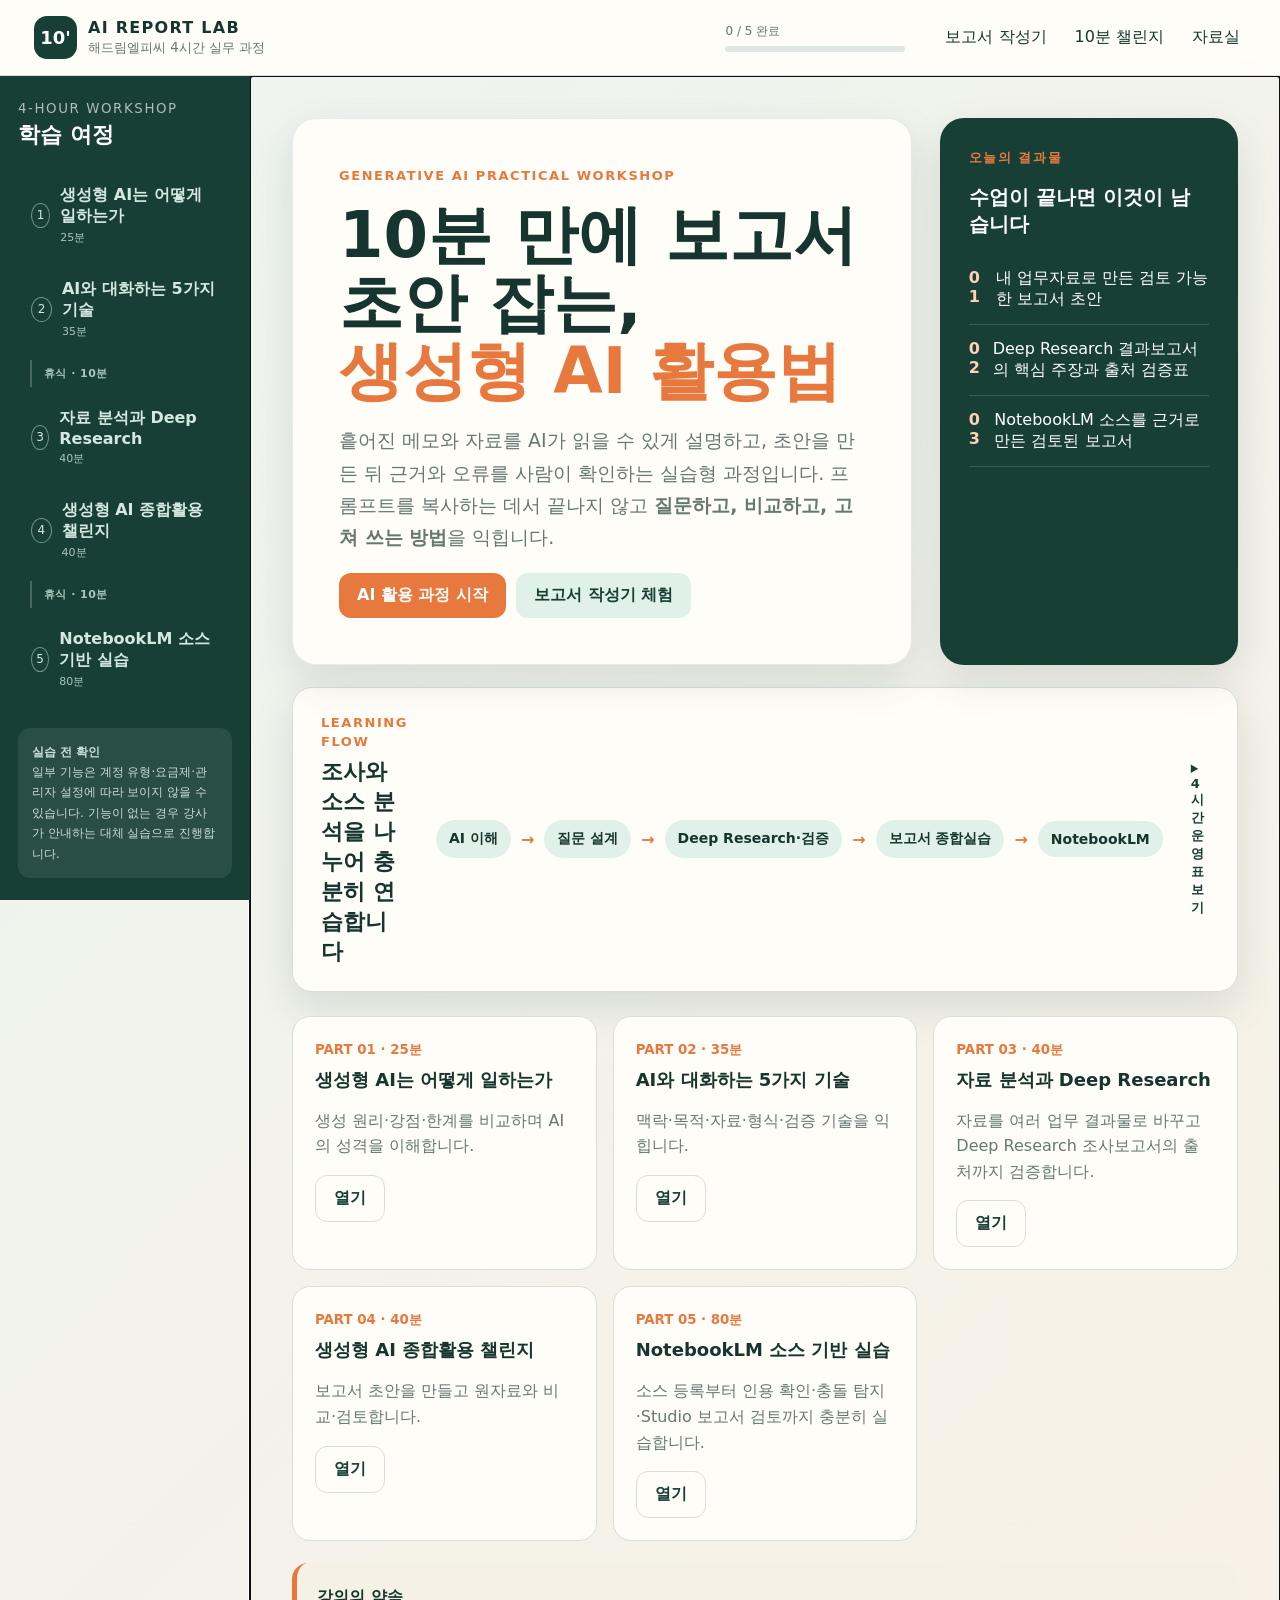
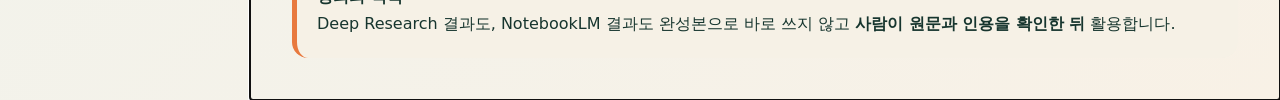
==== index.html @ b92f342d "Add concise prompt design explanation" ====
<!doctype html>
<html lang="ko">
<head>
  <meta charset="utf-8">
  <meta name="viewport" content="width=device-width, initial-scale=1">
  <meta name="description" content="해드림엘피씨 구성원을 위한 생성형 AI 보고서 작성 실습 웹앱">
  <meta name="theme-color" content="#173f35">
  <title>10분 만에 보고서 초안 잡는, 생성형 AI 활용법</title>
  <link rel="stylesheet" href="styles.css">
  <link rel="stylesheet" href="lesson2.css">
  <link rel="stylesheet" href="course.css">
</head>
<body>
  <a class="skip" href="#app">본문으로 바로가기</a>
  <header class="topbar">
    <button class="brand" data-route="home" aria-label="홈으로">
      <span class="brand-mark">10'</span>
      <span><b>AI REPORT LAB</b><small>해드림엘피씨 4시간 실무 과정</small></span>
    </button>
    <div class="progress-wrap">
      <span id="progress-label">0 / 5 완료</span>
      <div class="progress"><span id="progress-bar"></span></div>
    </div>
    <nav class="top-actions" aria-label="주요 메뉴">
      <button data-route="builder">보고서 작성기</button>
      <button data-route="challenge">10분 챌린지</button>
      <button data-route="library">자료실</button>
      <button id="menu-button" class="menu-button" aria-label="메뉴 열기">☰</button>
    </nav>
  </header>

  <aside class="sidebar" id="sidebar" aria-label="강의 차시">
    <div class="sidebar-head"><span><small>4-HOUR WORKSHOP</small><b>학습 여정</b></span><button id="menu-close" aria-label="메뉴 닫기">×</button></div>
    <nav id="side-nav"></nav>
    <div class="sidebar-note"><b>실습 전 확인</b><br>일부 기능은 계정 유형·요금제·관리자 설정에 따라 보이지 않을 수 있습니다. 기능이 없는 경우 강사가 안내하는 대체 실습으로 진행합니다.</div>
  </aside>

  <main id="app" tabindex="-1"></main>
  <div id="toast" class="toast" role="status" aria-live="polite">복사했습니다</div>
  <script src="app.js"></script>
  <script src="ai70.js?v=20261013-2145"></script>
</body>
</html>
---- styles.css ----
:root{--ink:#16352e;--deep:#173f35;--green:#2f705c;--mint:#dff1e9;--cream:#f6f1e6;--paper:#fffdf8;--orange:#e8793e;--line:#d6dfda;--muted:#667872;--shadow:0 16px 42px rgba(20,57,47,.12);font-family:Pretendard,"Noto Sans KR",system-ui,sans-serif;color:var(--ink);background:#edf2ef}
.top-actions{align-items:center}.top-actions a{padding:10px 12px;border-radius:10px;color:var(--ink);text-decoration:none;font-weight:700}.top-actions a:hover{background:var(--mint)}.top-actions .instructor-link{background:var(--deep);color:#fff}.top-actions .instructor-link:hover{background:var(--green)}
body{overflow-x:hidden}.hero>*,.builder>*,.compare>*{min-width:0;overflow-wrap:anywhere}
*{box-sizing:border-box}body{margin:0;min-height:100vh;background:linear-gradient(135deg,#edf4f0,#f8f1e6)}button,input,textarea,select{font:inherit}.skip{position:fixed;left:-999px}.skip:focus{left:12px;top:12px;z-index:99;background:#fff;padding:10px}.topbar{height:76px;position:sticky;top:0;z-index:20;display:flex;align-items:center;gap:28px;padding:0 28px;background:rgba(255,253,248,.94);border-bottom:1px solid var(--line);backdrop-filter:blur(14px)}.brand{border:0;background:none;display:flex;align-items:center;gap:11px;color:var(--ink);cursor:pointer;text-align:left}.brand-mark{display:grid;place-items:center;width:43px;height:43px;border-radius:13px;background:var(--deep);color:#fff;font-weight:900;font-size:18px}.brand b,.brand small{display:block}.brand b{letter-spacing:.08em}.brand small{margin-top:2px;color:var(--muted)}.progress-wrap{margin-left:auto;width:180px;font-size:12px;color:var(--muted)}.progress{height:6px;margin-top:6px;border-radius:99px;background:#dfe7e3;overflow:hidden}.progress span{display:block;height:100%;width:0;background:var(--orange);transition:.3s}.top-actions{display:flex;gap:4px}.top-actions button,.menu-button{border:0;background:transparent;padding:10px 12px;border-radius:10px;color:var(--ink);cursor:pointer}.top-actions button:hover{background:var(--mint)}.menu-button{display:none!important;font-size:22px}.sidebar{position:fixed;left:0;top:76px;bottom:0;width:250px;padding:25px 18px;background:var(--deep);color:white;z-index:15}.sidebar-head{display:flex;justify-content:space-between;margin-bottom:22px}.sidebar-head span>*{display:block}.sidebar-head small{opacity:.65;letter-spacing:.12em}.sidebar-head b{margin-top:4px;font-size:22px}.sidebar-head button{display:none;border:0;background:none;color:#fff;font-size:28px}.sidebar nav{display:grid;gap:8px}.nav-item{width:100%;border:0;border-radius:12px;padding:13px;text-align:left;background:transparent;color:#d5e8e0;cursor:pointer;display:flex;gap:10px;align-items:center}.nav-item:hover,.nav-item.active{background:#2b5b4d;color:#fff}.nav-num{display:grid;place-items:center;width:25px;height:25px;border-radius:50%;border:1px solid #729688;font-size:12px}.nav-item.done .nav-num{background:var(--orange);border-color:var(--orange);color:white}.sidebar-note{position:absolute;bottom:22px;left:18px;right:18px;padding:14px;border-radius:12px;background:rgba(255,255,255,.08);font-size:12px;line-height:1.7;color:#c9ddd5}main{margin-left:250px;min-height:calc(100vh - 76px);padding:42px}.page{max-width:1160px;margin:0 auto}.eyebrow{color:var(--orange);font-size:13px;font-weight:800;letter-spacing:.12em}.hero{display:grid;grid-template-columns:1.35fr .65fr;gap:28px;align-items:stretch}.hero-card,.card{background:var(--paper);border:1px solid rgba(23,63,53,.09);border-radius:24px;box-shadow:var(--shadow)}.hero-card{padding:46px}.hero h1{font-size:clamp(38px,5vw,68px);line-height:1.06;margin:18px 0}.hero h1 em{font-style:normal;color:var(--orange)}.hero p{font-size:19px;line-height:1.7;color:var(--muted)}.hero-side{padding:28px;background:var(--deep);color:#fff}.hero-side h2{font-size:20px}.goal{padding:14px 0;border-bottom:1px solid rgba(255,255,255,.15);display:flex;gap:12px}.goal b{color:#ffd1b7}.route-grid,.card-grid{display:grid;grid-template-columns:repeat(3,1fr);gap:16px;margin-top:24px}.route-card,.mini-card{padding:22px;background:var(--paper);border:1px solid var(--line);border-radius:18px}.route-card b{display:block;font-size:18px;margin:9px 0}.route-card small{color:var(--orange);font-weight:700}.route-card p,.mini-card p{color:var(--muted);line-height:1.6}.button{border:0;border-radius:12px;background:var(--deep);color:#fff;padding:12px 18px;cursor:pointer;font-weight:700}.button.secondary{background:var(--mint);color:var(--deep)}.button.orange{background:var(--orange)}.button.ghost{background:transparent;color:var(--deep);border:1px solid var(--line)}.section-head{display:flex;justify-content:space-between;align-items:end;margin-bottom:24px}.section-head h1{font-size:38px;margin:8px 0}.section-head p{color:var(--muted);margin:0}.lesson{padding:34px}.lesson h2{font-size:28px}.compare{display:grid;grid-template-columns:1fr 1fr;gap:18px}.prompt-box{border-radius:16px;padding:22px;background:#f7f7f3;border:1px solid var(--line);white-space:pre-wrap;line-height:1.65}.prompt-box.bad{border-left:6px solid #ba5548}.prompt-box.good{border-left:6px solid var(--green)}.tag{display:inline-block;border-radius:99px;padding:5px 9px;background:var(--mint);font-size:12px;font-weight:800}.workflow{display:grid;grid-template-columns:repeat(5,1fr);gap:10px;margin:26px 0}.step{padding:18px 12px;border-radius:16px;background:#edf5f1;text-align:center}.step strong{display:block;font-size:22px;color:var(--orange);margin-bottom:7px}.callout{padding:20px;border-radius:16px;background:var(--cream);border-left:5px solid var(--orange);line-height:1.7}.builder{display:grid;grid-template-columns:1fr 1fr;gap:20px}.form-card,.result-card{padding:28px}.field{margin-bottom:16px}.field label{display:block;margin-bottom:7px;font-weight:800}.field small{display:block;color:var(--muted);margin-top:5px}.field input,.field textarea,.field select{width:100%;border:1px solid #cbd8d2;border-radius:12px;padding:12px;background:#fff}.field textarea{min-height:106px;resize:vertical}.result{min-height:420px;padding:20px;border-radius:15px;background:#102f28;color:#e9f5ef;white-space:pre-wrap;line-height:1.65;overflow:auto}.actions{display:flex;gap:10px;flex-wrap:wrap;margin-top:16px}.scenario-tabs{display:flex;gap:8px;flex-wrap:wrap;margin-bottom:18px}.scenario-tabs button{border:1px solid var(--line);background:#fff;border-radius:99px;padding:9px 14px;cursor:pointer}.scenario-tabs button.active{background:var(--deep);color:#fff}.checklist{display:grid;gap:10px}.check{display:flex;gap:11px;align-items:flex-start;padding:14px;border:1px solid var(--line);border-radius:13px;background:#fff}.check input{width:20px;height:20px;accent-color:var(--orange)}.timer-wrap{text-align:center;padding:42px}.timer{font-size:clamp(70px,12vw,140px);font-weight:900;letter-spacing:-.06em;color:var(--deep);font-variant-numeric:tabular-nums}.phase{font-size:25px;font-weight:800;color:var(--orange)}.phase-track{display:grid;grid-template-columns:2fr 3fr 3fr 2fr;gap:6px;margin:30px 0}.phase-track span{padding:12px;border-radius:10px;background:#e3ebe7;font-size:13px}.phase-track span.active{background:var(--orange);color:white}.library-grid{display:grid;grid-template-columns:repeat(2,1fr);gap:18px}.resource{padding:26px}.resource h3{margin-top:0}.resource ul{line-height:1.9;color:var(--muted)}.footer-nav{display:flex;justify-content:space-between;margin-top:24px}.toast{position:fixed;right:22px;bottom:22px;transform:translateY(90px);opacity:0;background:var(--deep);color:#fff;padding:13px 18px;border-radius:12px;z-index:50;transition:.25s}.toast.show{transform:none;opacity:1}@media(max-width:900px){.progress-wrap,.top-actions>button{display:none}.menu-button{display:block!important}.sidebar{transform:translateX(-105%);transition:.25s}.sidebar.open{transform:none}.sidebar-head button{display:block}main{margin-left:0;padding:24px}.hero,.builder,.compare{grid-template-columns:1fr}.route-grid,.card-grid{grid-template-columns:1fr 1fr}.workflow{grid-template-columns:1fr}.library-grid{grid-template-columns:1fr}}@media(max-width:580px){.topbar{padding:0 14px}.brand small{display:none}main{padding:16px}.hero-card{padding:28px}.hero h1{font-size:38px}.route-grid,.card-grid{grid-template-columns:1fr}.section-head{display:block}.phase-track{grid-template-columns:1fr 1fr}.timer-wrap{padding:24px}.lesson{padding:22px}}@media print{.topbar,.sidebar,.footer-nav,.actions{display:none!important}main{margin:0;padding:0}.card,.hero-card{box-shadow:none;break-inside:avoid}.page{max-width:none}}
---- lesson2.css ----
.lesson-agenda{display:grid;grid-template-columns:repeat(7,1fr);gap:8px;margin-bottom:28px}.lesson2-step{min-height:92px;border:1px solid var(--line);border-radius:14px;background:#fff;color:var(--ink);padding:10px 8px;cursor:pointer;text-align:left}.lesson2-step span{display:grid;place-items:center;width:24px;height:24px;border-radius:50%;background:var(--mint);font-size:12px;font-weight:900}.lesson2-step b,.lesson2-step small{display:block}.lesson2-step b{margin:8px 0 2px;color:var(--orange)}.lesson2-step small{line-height:1.3}.lesson2-step.active{background:var(--deep);color:#fff;border-color:var(--deep);transform:translateY(-3px);box-shadow:0 8px 18px rgba(20,57,47,.18)}.lesson2-step.active span{background:var(--orange);color:#fff}.lesson2-stage{min-height:490px}.stage-heading{padding-bottom:16px;margin-bottom:20px;border-bottom:1px solid var(--line)}.stage-heading h2{margin:7px 0 0}.lesson-two-lead{text-align:center;max-width:760px;margin:0 auto 22px}.lesson-two-lead h2{margin:12px 0}.lesson-two-lead p,.muted{color:var(--muted)}.reveal-button{margin-top:12px}.reveal-box{margin-top:10px;padding:12px 18px;border-radius:12px;background:var(--mint);line-height:1.7}.facilitator{display:flex;gap:14px;align-items:center;margin-top:20px;padding:14px 18px;border-radius:13px;background:var(--deep);color:#fff}.facilitator b{flex:0 0 auto;color:#ffd1b7}.six-grid{display:grid;grid-template-columns:repeat(2,1fr);gap:12px}.formula-card{display:flex;gap:13px;padding:16px;border:1px solid var(--line);border-radius:15px;background:#fff}.formula-card>span{display:grid;place-items:center;flex:0 0 34px;height:34px;border-radius:10px;background:var(--orange);color:#fff;font-weight:900}.formula-card h3,.formula-card p{margin:0 0 5px}.formula-card p{color:var(--muted)}.formula-card small{font-weight:700}.concept-check{display:flex;gap:20px;margin-top:16px;padding:16px 20px;border-radius:14px;background:var(--cream)}.prompt-levels{display:grid;grid-template-columns:repeat(3,1fr);gap:10px;margin-bottom:18px}.prompt-level{border:1px solid var(--line);border-radius:14px;padding:14px;background:#fff;cursor:pointer;color:var(--ink)}.prompt-level b,.prompt-level small{display:block}.prompt-level small{margin-top:4px}.prompt-level.active{background:var(--orange);border-color:var(--orange);color:#fff}.level-result{padding:22px;border-radius:16px;background:#f4f7f5}.level-result .prompt-box{margin:10px 0}.level-result h3{margin-bottom:5px}.level-result p{margin-top:0}.demo-grid{display:grid;grid-template-columns:repeat(3,1fr);gap:12px;margin-bottom:18px}.demo-grid section{padding:18px;border:1px solid var(--line);border-radius:15px;background:#fff}.demo-grid h3{font-size:17px;margin:12px 0}.demo-grid p,.demo-grid li{line-height:1.65}.demo-grid ul{padding-left:20px}.practice-sheet{display:grid;grid-template-columns:1fr 1fr;gap:20px}.practice-sheet>div,.practice-sheet>ol{padding:22px;border:1px solid var(--line);border-radius:16px;background:#fff;margin:0}.practice-sheet p,.practice-sheet li{line-height:1.75}.quiz{text-align:center;max-width:820px;margin:auto}.quiz .prompt-box{text-align:left;margin:14px 0}.quiz-options{display:flex;justify-content:center;gap:10px;flex-wrap:wrap}.quiz-options button{border:1px solid var(--line);border-radius:12px;padding:12px 16px;background:#fff;cursor:pointer;font-weight:700}.quiz-options button:hover{border-color:var(--orange)}.quiz-feedback{margin:14px auto;padding:12px;border-radius:12px;background:#edf1ef}.quiz-feedback.correct{background:#dff1e9;color:#176044;font-weight:800}.quiz-feedback.wrong{background:#fae3dc;color:#8b3527;font-weight:800}.summary-strip{display:flex;align-items:center;gap:16px;margin-top:24px;padding:18px;border-radius:15px;background:var(--deep);color:#fff}.summary-strip span{flex:1}.summary-strip b{color:#ffd1b7}
@media(max-width:1050px){.lesson-agenda{grid-template-columns:repeat(4,1fr)}.demo-grid{grid-template-columns:1fr 1fr}}
@media(max-width:700px){.lesson-agenda{display:flex;overflow-x:auto;padding-bottom:8px}.lesson2-step{min-width:132px}.six-grid,.demo-grid,.practice-sheet{grid-template-columns:1fr}.facilitator,.concept-check,.summary-strip{align-items:flex-start;flex-direction:column}.prompt-levels{grid-template-columns:1fr}.lesson2-stage{min-height:0}}
.ai-question-detail{display:grid;grid-template-columns:1.25fr .75fr;gap:18px;margin:4px 0 20px}.ai-question-copy,.ai-question-reading{padding:22px;border:1px solid var(--line);border-radius:16px;background:#fff}.ai-question-copy h3,.ai-question-reading h3{margin:12px 0}.ai-question-copy .prompt-box{white-space:pre-wrap;font-size:17px;line-height:1.75;margin:0 0 14px}.ai-question-reading{background:#f4f7f5}.ai-question-reading p,.ai-question-reading li{line-height:1.65}.ai-question-reading h4{margin:20px 0 8px}.ai-question-reading ul{margin:0;padding-left:20px}
@media(max-width:700px){.ai-question-detail{grid-template-columns:1fr}.ai-question-copy,.ai-question-reading{padding:17px}}
.review-materials{display:grid;grid-template-columns:1fr 1fr;gap:16px;margin:18px 0}.review-materials section{padding:20px;border:1px solid var(--line);border-radius:16px;background:#fff}.review-materials h3{margin:12px 0 8px}.review-materials p{margin:0;line-height:1.75}.review-materials .draft-with-errors{background:#fff8f3;border-color:#efd0c4}.review-materials mark{background:#ffd8cb;color:#7d2f25;padding:1px 3px;border-radius:4px}.review-materials small{display:block;margin-top:12px;color:#8b3527;font-weight:700;line-height:1.5}
@media(max-width:700px){.review-materials{grid-template-columns:1fr}.review-materials section{padding:17px}}
.full-prompt-panel{margin-top:14px;padding:18px;border:1px solid var(--line);border-radius:16px;background:#f4f7f5}.full-prompt-panel .prompt-box{max-height:360px;overflow:auto;margin-bottom:12px}.full-prompt-panel[hidden]{display:none}
.practice-download{display:flex;align-items:center;justify-content:space-between;gap:16px;margin:10px 0 22px;padding:14px 16px;border:1px solid var(--line);border-radius:14px;background:#fff}.practice-download div{min-width:0}.practice-download b,.practice-download small{display:block}.practice-download small{margin-top:4px;color:var(--muted)}.practice-download .button{flex:0 0 auto;text-decoration:none;text-align:center}@media(max-width:700px){.practice-download{align-items:stretch;flex-direction:column}}
---- course.css ----
.spacious{line-height:1.9}.bottleneck-grid{display:grid;grid-template-columns:repeat(5,1fr);gap:10px}.vote-card{min-height:110px;border:1px solid var(--line);border-radius:15px;background:#fff;color:var(--ink);cursor:pointer;padding:16px}.vote-card b,.vote-card small{display:block}.vote-card small{margin-top:10px;color:var(--muted)}.vote-card.selected{background:var(--orange);border-color:var(--orange);color:#fff;transform:translateY(-3px)}.vote-card.selected small{color:#fff}.report-spine{display:grid;grid-template-columns:repeat(5,1fr);gap:10px}.report-spine>div{position:relative;padding:20px 12px;border-radius:16px;background:var(--mint);text-align:center}.report-spine>div:not(:last-child)::after{content:'→';position:absolute;right:-12px;top:36%;z-index:2;color:var(--orange);font-weight:900}.report-spine span{display:grid;place-items:center;width:28px;height:28px;margin:0 auto 10px;border-radius:50%;background:var(--deep);color:#fff;font-weight:900}.report-spine b,.report-spine small{display:block}.report-spine b{font-size:20px}.report-spine small{margin-top:5px;color:var(--muted)}.practice-prompt{margin-top:18px;padding:20px;border:2px dashed #b8ccc4;border-radius:16px;background:#fff}.practice-prompt p{margin-bottom:0;line-height:1.7}.sort-quiz{max-width:800px;margin:auto;text-align:center}.sort-quiz>button{display:flex;align-items:center;gap:12px;width:100%;margin:9px 0;border:1px solid var(--line);border-radius:13px;background:#fff;padding:13px;text-align:left;cursor:pointer}.sort-quiz>button span{display:grid;place-items:center;width:28px;height:28px;border-radius:50%;background:var(--mint);font-weight:800}.three-rules{display:grid;grid-template-columns:repeat(3,1fr);gap:14px}.three-rules>div{padding:22px;border:1px solid var(--line);border-radius:17px;background:#fff}.three-rules span{display:grid;place-items:center;width:36px;height:36px;border-radius:11px;background:var(--orange);color:#fff;font-weight:900}.three-rules p{color:var(--muted);line-height:1.65}.timed-activity{display:grid;grid-template-columns:repeat(4,1fr);gap:10px}.timed-activity>div{padding:22px;border-radius:16px;background:var(--deep);color:#fff;text-align:center}.timed-activity b,.timed-activity span{display:block}.timed-activity b{font-size:23px;color:#ffd1b7;margin-bottom:8px}.peer-review{display:grid;grid-template-columns:repeat(4,1fr);gap:12px}.peer-review>div{padding:18px;border:1px solid var(--line);border-radius:15px;background:#fff}.peer-review b{color:var(--orange);font-size:19px}.peer-review p{line-height:1.6;color:var(--muted)}.presentation-guide{max-width:720px;margin:auto;padding:25px 35px;border-radius:18px;background:var(--mint)}.presentation-guide li{margin:12px 0;line-height:1.6}.review-demo{padding:28px;border-radius:17px;background:#fff;border:1px solid var(--line);font-size:21px;line-height:1.8}.review-demo mark{background:#ffd8cf}.review-demo u{text-decoration-color:#289264;text-decoration-thickness:3px}.review-demo>div{display:flex;gap:20px;font-size:13px}.legend{display:inline-block;width:12px;height:12px;border-radius:50%;margin-right:6px}.legend.invented{background:#e78977}.legend.verified{background:#289264}.practice-textarea{width:100%;min-height:110px;margin:16px 0 10px;padding:16px;border:1px solid var(--line);border-radius:14px;resize:vertical;font:inherit}.final-gate{display:grid;grid-template-columns:repeat(5,1fr);gap:10px}.final-gate>div{padding:20px 12px;border-radius:15px;background:var(--mint);text-align:center}.final-gate b,.final-gate span{display:block}.final-gate b{font-size:19px;color:var(--deep)}.final-gate span{margin-top:7px;font-size:13px;color:var(--muted)}.work-picker{display:grid;grid-template-columns:repeat(2,1fr);gap:10px}.work-picker h2{grid-column:1/-1}.work-picker label{display:flex;align-items:center;gap:10px;padding:16px;border:1px solid var(--line);border-radius:14px;background:#fff;cursor:pointer}.work-picker input{width:20px;height:20px;accent-color:var(--orange)}.template-blueprint{display:grid;grid-template-columns:repeat(4,1fr);gap:12px}.template-blueprint>div{padding:22px;border-radius:16px;background:#fff;border:1px solid var(--line)}.template-blueprint b{font-size:18px;color:var(--orange)}.template-blueprint p{line-height:1.6;color:var(--muted)}.exit-ticket{max-width:780px;margin:auto;padding:28px;border-radius:18px;background:var(--mint)}.exit-ticket label{display:flex;gap:10px;align-items:flex-start;margin:14px 0;line-height:1.6}.exit-ticket input{width:20px;height:20px;accent-color:var(--orange)}
@media(max-width:900px){.bottleneck-grid,.report-spine,.final-gate{grid-template-columns:repeat(2,1fr)}.report-spine>div::after{display:none}.three-rules,.peer-review,.template-blueprint{grid-template-columns:1fr 1fr}.timed-activity{grid-template-columns:1fr 1fr}}
@media(max-width:580px){.bottleneck-grid,.report-spine,.three-rules,.timed-activity,.peer-review,.final-gate,.work-picker,.template-blueprint{grid-template-columns:1fr}.work-picker h2{grid-column:auto}}
.download-practice{display:flex;align-items:center;justify-content:space-between;gap:24px;margin:22px 0;padding:22px;border:1px solid var(--line);border-radius:18px;background:#fff}.download-practice h3{margin:10px 0 6px}.download-practice p{margin:0 0 6px;color:var(--muted);line-height:1.6}.download-practice small{color:var(--muted)}.download-practice .button{flex:0 0 auto;text-decoration:none}.practice-flow{display:grid;grid-template-columns:repeat(4,1fr);gap:10px;margin:18px 0}.practice-flow span{display:flex;align-items:center;gap:8px;padding:12px;border-radius:12px;background:var(--mint);font-size:14px}.practice-flow b{display:grid;place-items:center;width:24px;height:24px;border-radius:50%;background:var(--deep);color:#fff}@media(max-width:760px){.download-practice{align-items:stretch;flex-direction:column}.download-practice .button{text-align:center}.practice-flow{grid-template-columns:1fr 1fr}}
.image-practice{display:grid;grid-template-columns:minmax(0,1.15fr) minmax(300px,.85fr);gap:24px;align-items:start}.image-practice-preview,.image-practice-guide{min-width:0}.image-practice-preview img{display:block;width:100%;margin:12px 0;border:1px solid var(--line);border-radius:16px;aspect-ratio:16/9;object-fit:cover}.image-practice-actions{display:flex;align-items:center;gap:14px;flex-wrap:wrap}.image-practice-actions .button{text-decoration:none}.image-practice-actions small{color:var(--muted)}.image-practice-guide h3{margin:12px 0}.image-practice-guide .button{margin-top:12px}@media(max-width:860px){.image-practice{grid-template-columns:1fr}}
.nav-item small{display:block;margin-top:3px;color:#aac5ba;font-size:11px}.nav-break{margin:0 12px;padding:6px 12px;border-left:2px solid rgba(255,255,255,.22);color:#aac5ba;font-size:11px;font-weight:700;letter-spacing:.04em}
.course-flow-card{display:flex;align-items:center;gap:28px;margin:22px 0;padding:24px 28px;border:1px solid var(--line);border-radius:20px;background:var(--paper);box-shadow:var(--shadow)}.course-flow-card h2{margin:7px 0 0;font-size:22px}.compact-flow{display:flex;align-items:center;gap:10px;flex:1;justify-content:center}.compact-flow span{padding:10px 13px;border-radius:999px;background:var(--mint);font-weight:800;font-size:14px;white-space:nowrap}.compact-flow i{color:var(--orange);font-style:normal;font-weight:900}.course-flow-card details{max-width:190px;color:var(--muted);font-size:13px}.course-flow-card summary{cursor:pointer;color:var(--deep);font-weight:800}.course-flow-card details p{line-height:1.6}@media(max-width:900px){.course-flow-card{align-items:flex-start;flex-direction:column}.compact-flow{flex-wrap:wrap;justify-content:flex-start}.course-flow-card details{max-width:none}}
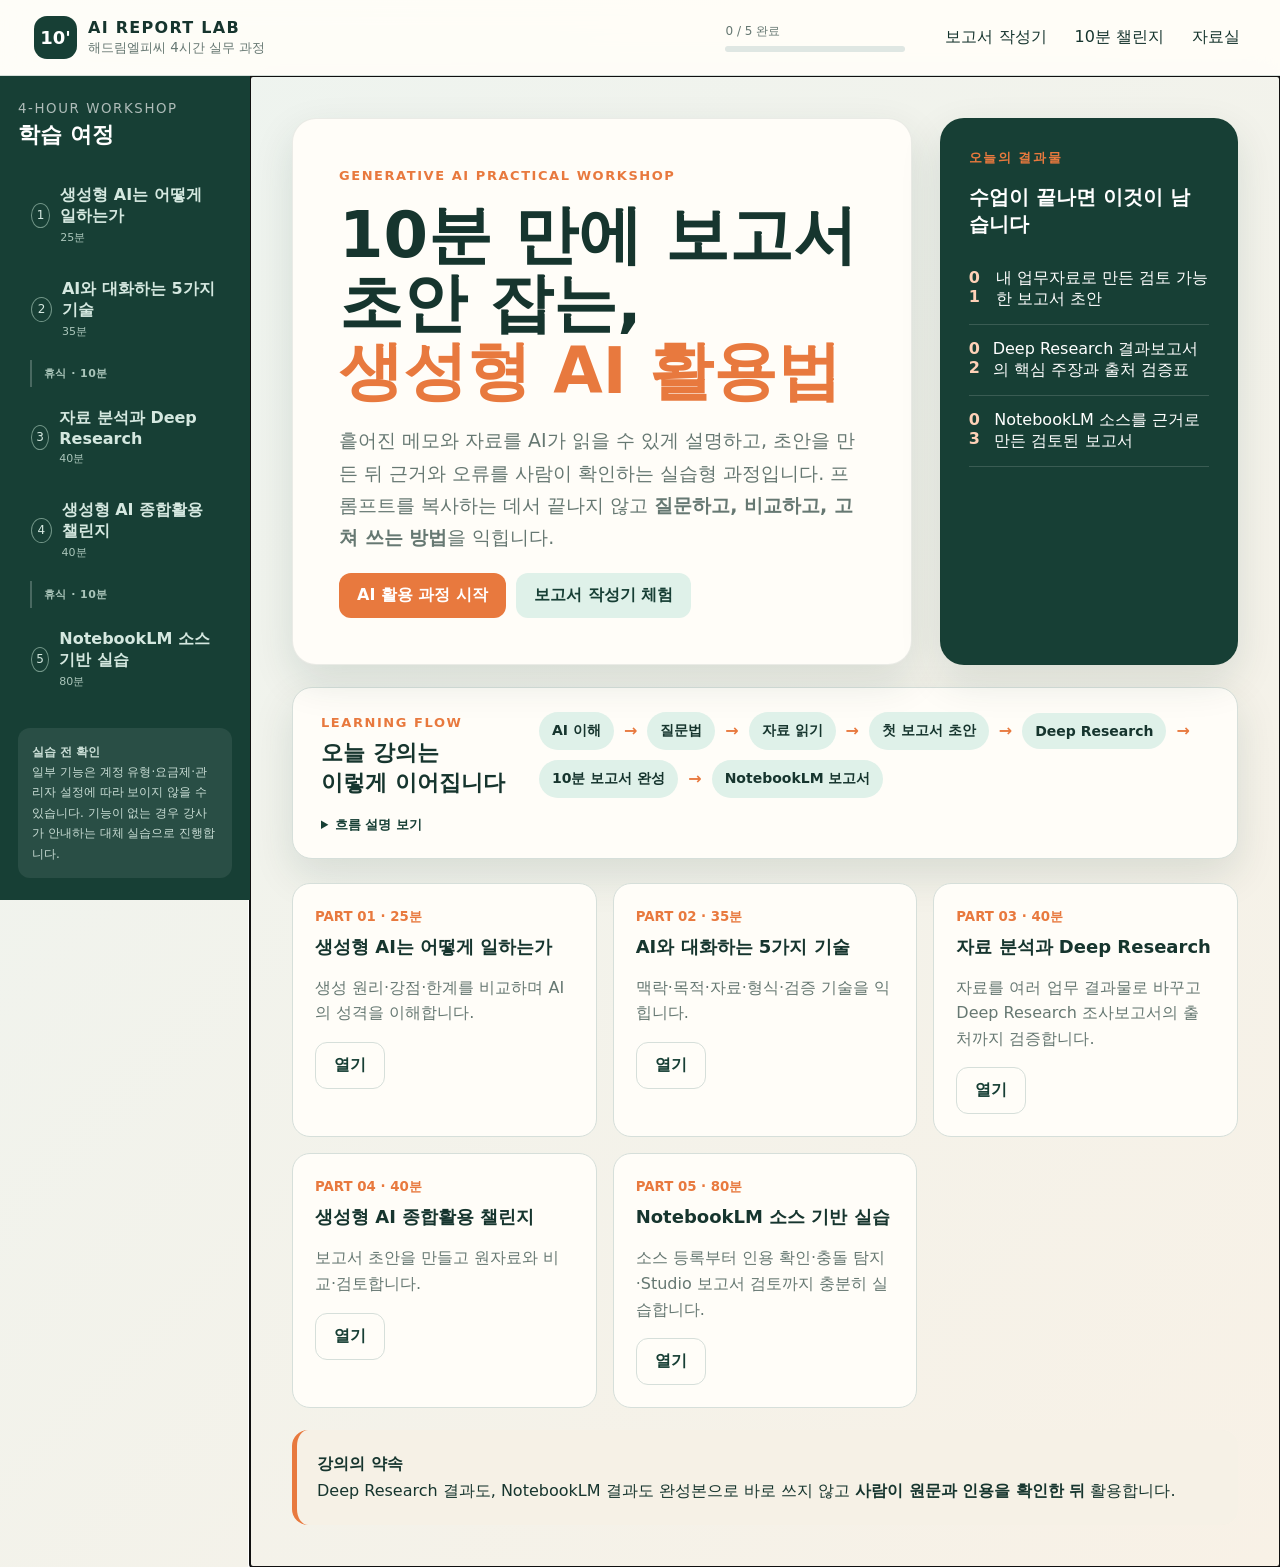
==== commit b1938bdc: "Fix course flow layout wrapping" ====
--- a/index.html
+++ b/index.html
@@ -8,7 +8,7 @@
   <title>10분 만에 보고서 초안 잡는, 생성형 AI 활용법</title>
   <link rel="stylesheet" href="styles.css">
   <link rel="stylesheet" href="lesson2.css">
-  <link rel="stylesheet" href="course.css">
+  <link rel="stylesheet" href="course.css?v=20261013-2">
 </head>
 <body>
   <a class="skip" href="#app">본문으로 바로가기</a>
@@ -38,6 +38,6 @@
   <main id="app" tabindex="-1"></main>
   <div id="toast" class="toast" role="status" aria-live="polite">복사했습니다</div>
   <script src="app.js"></script>
-  <script src="ai70.js?v=20261013-2145"></script>
+  <script src="ai70.js?v=20261013-2222"></script>
 </body>
 </html>
--- a/course.css
+++ b/course.css
@@ -4,4 +4,4 @@
 .download-practice{display:flex;align-items:center;justify-content:space-between;gap:24px;margin:22px 0;padding:22px;border:1px solid var(--line);border-radius:18px;background:#fff}.download-practice h3{margin:10px 0 6px}.download-practice p{margin:0 0 6px;color:var(--muted);line-height:1.6}.download-practice small{color:var(--muted)}.download-practice .button{flex:0 0 auto;text-decoration:none}.practice-flow{display:grid;grid-template-columns:repeat(4,1fr);gap:10px;margin:18px 0}.practice-flow span{display:flex;align-items:center;gap:8px;padding:12px;border-radius:12px;background:var(--mint);font-size:14px}.practice-flow b{display:grid;place-items:center;width:24px;height:24px;border-radius:50%;background:var(--deep);color:#fff}@media(max-width:760px){.download-practice{align-items:stretch;flex-direction:column}.download-practice .button{text-align:center}.practice-flow{grid-template-columns:1fr 1fr}}
 .image-practice{display:grid;grid-template-columns:minmax(0,1.15fr) minmax(300px,.85fr);gap:24px;align-items:start}.image-practice-preview,.image-practice-guide{min-width:0}.image-practice-preview img{display:block;width:100%;margin:12px 0;border:1px solid var(--line);border-radius:16px;aspect-ratio:16/9;object-fit:cover}.image-practice-actions{display:flex;align-items:center;gap:14px;flex-wrap:wrap}.image-practice-actions .button{text-decoration:none}.image-practice-actions small{color:var(--muted)}.image-practice-guide h3{margin:12px 0}.image-practice-guide .button{margin-top:12px}@media(max-width:860px){.image-practice{grid-template-columns:1fr}}
 .nav-item small{display:block;margin-top:3px;color:#aac5ba;font-size:11px}.nav-break{margin:0 12px;padding:6px 12px;border-left:2px solid rgba(255,255,255,.22);color:#aac5ba;font-size:11px;font-weight:700;letter-spacing:.04em}
-.course-flow-card{display:flex;align-items:center;gap:28px;margin:22px 0;padding:24px 28px;border:1px solid var(--line);border-radius:20px;background:var(--paper);box-shadow:var(--shadow)}.course-flow-card h2{margin:7px 0 0;font-size:22px}.compact-flow{display:flex;align-items:center;gap:10px;flex:1;justify-content:center}.compact-flow span{padding:10px 13px;border-radius:999px;background:var(--mint);font-weight:800;font-size:14px;white-space:nowrap}.compact-flow i{color:var(--orange);font-style:normal;font-weight:900}.course-flow-card details{max-width:190px;color:var(--muted);font-size:13px}.course-flow-card summary{cursor:pointer;color:var(--deep);font-weight:800}.course-flow-card details p{line-height:1.6}@media(max-width:900px){.course-flow-card{align-items:flex-start;flex-direction:column}.compact-flow{flex-wrap:wrap;justify-content:flex-start}.course-flow-card details{max-width:none}}
+.course-flow-card{display:grid;grid-template-columns:190px minmax(0,1fr);align-items:center;gap:18px 28px;margin:22px 0;padding:24px 28px;border:1px solid var(--line);border-radius:20px;background:var(--paper);box-shadow:var(--shadow)}.course-flow-card h2{margin:7px 0 0;font-size:22px;word-break:keep-all}.compact-flow{display:flex;align-items:center;gap:10px;min-width:0;flex-wrap:wrap;justify-content:flex-start}.compact-flow span{padding:10px 13px;border-radius:999px;background:var(--mint);font-weight:800;font-size:14px;white-space:nowrap}.compact-flow i{color:var(--orange);font-style:normal;font-weight:900}.course-flow-card details{grid-column:1/-1;max-width:none;color:var(--muted);font-size:13px}.course-flow-card summary{cursor:pointer;color:var(--deep);font-weight:800}.course-flow-card details p{line-height:1.6;margin-bottom:0}@media(max-width:900px){.course-flow-card{grid-template-columns:1fr;align-items:start}.compact-flow{justify-content:flex-start}.course-flow-card details{grid-column:auto}}
